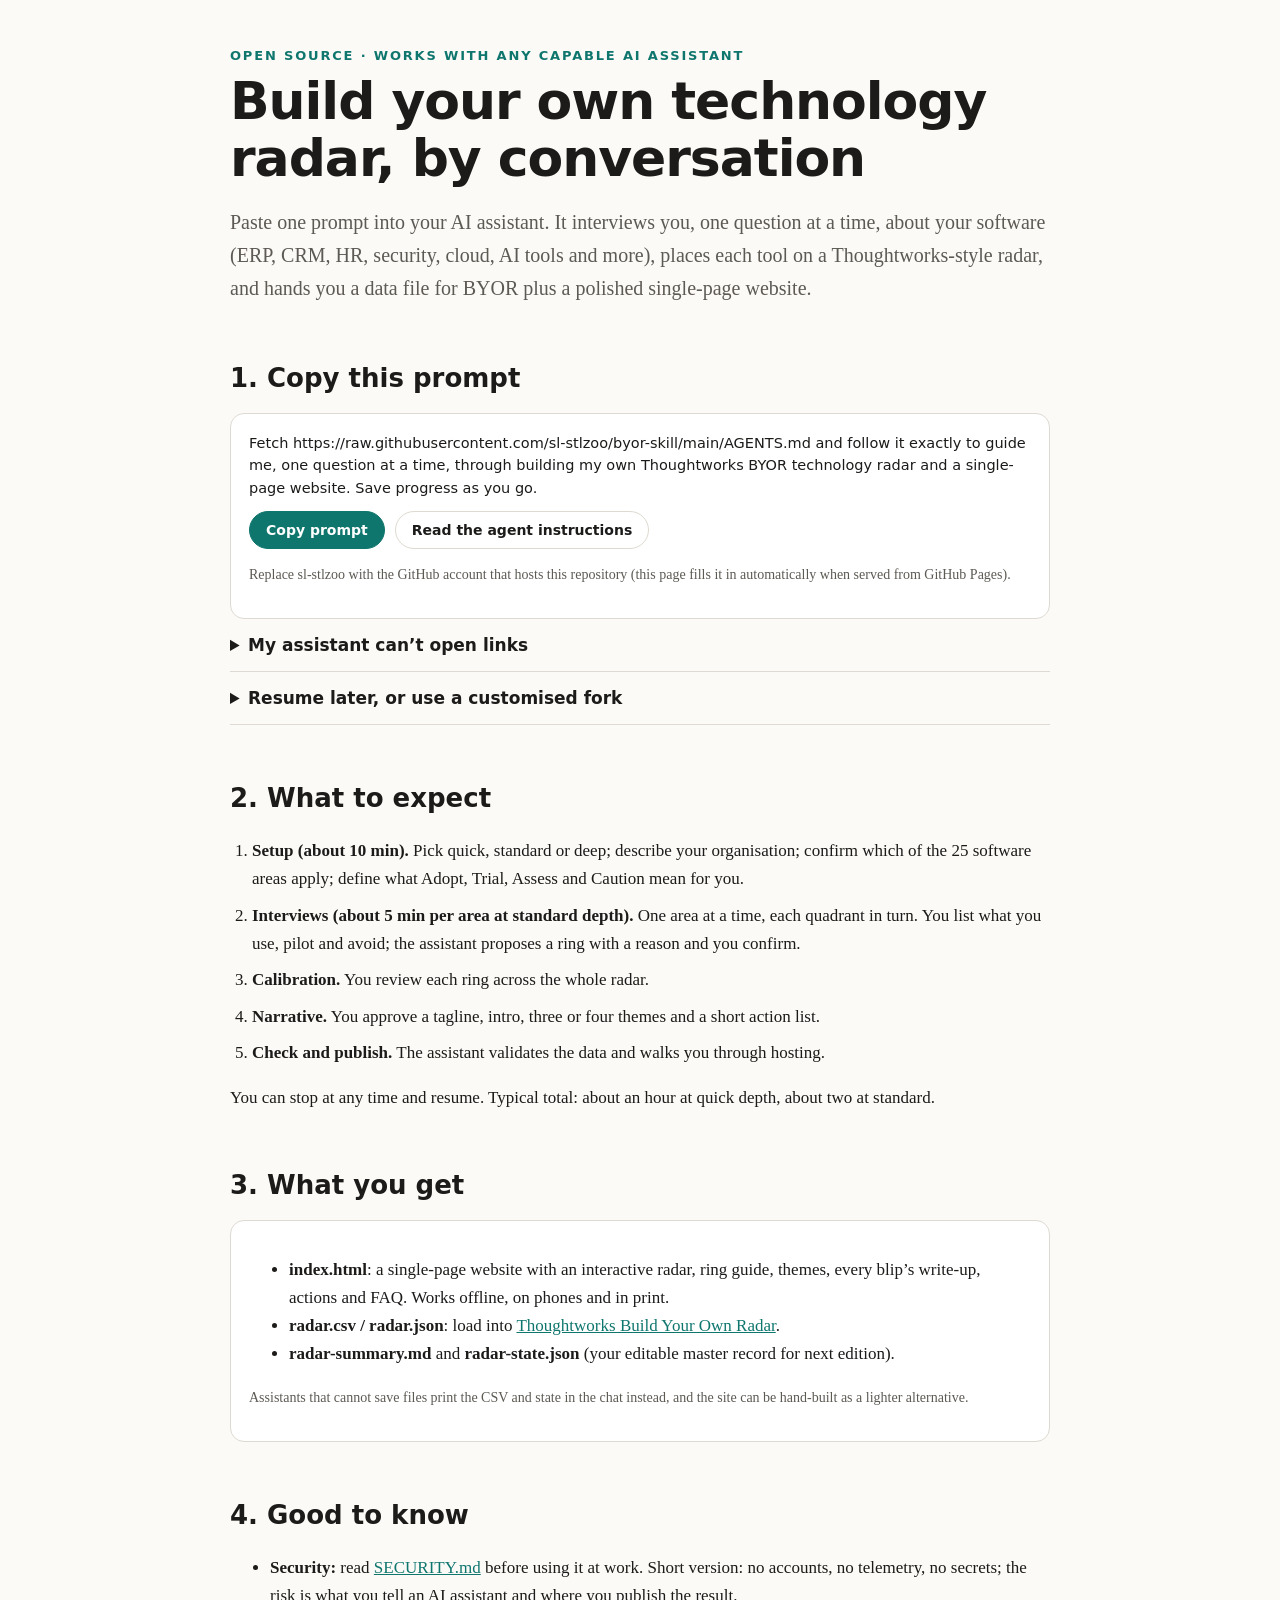
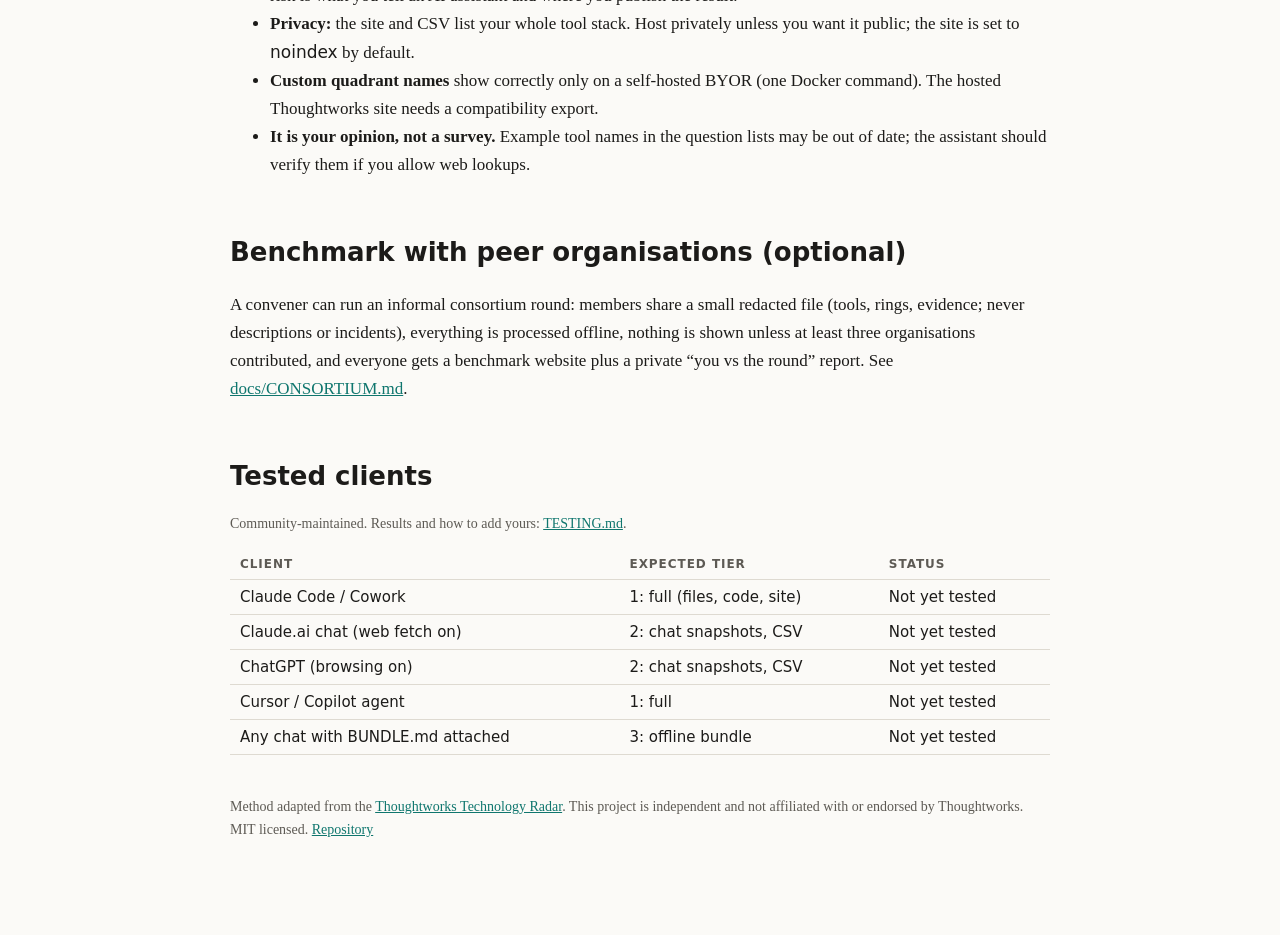
==== index.html @ 9b350b37 "Initial commit" ====
<!doctype html>
<html lang="en"><head><meta charset="utf-8"><meta name="viewport" content="width=device-width, initial-scale=1">
<title>Build your own technology radar with your AI assistant</title>
<meta name="description" content="Paste one prompt into your AI assistant and it will interview you, step by step, and build your own technology radar and a single-page website.">
<meta name="color-scheme" content="light dark">
<style>
:root{--bg:#fbfaf7;--ink:#1c1b19;--mute:#5d5a54;--line:#dedad1;--card:#fff;--ac:#0f766e}
@media(prefers-color-scheme:dark){:root{--bg:#12110f;--ink:#f1eee8;--mute:#a8a39a;--line:#35322d;--card:#1a1815;--ac:#5eead4}}
*{box-sizing:border-box}body{margin:0;background:var(--bg);color:var(--ink);font:17px/1.65 Georgia,serif}
main{max-width:860px;margin:0 auto;padding:48px 20px 80px}h1,h2,h3,button,.ui,summary,code,pre{font-family:system-ui,-apple-system,"Segoe UI",sans-serif}
h1{font-size:clamp(32px,6vw,52px);line-height:1.08;letter-spacing:-.02em;margin:.2em 0}h2{font-size:26px;margin:2em 0 .5em}.eyebrow{font:600 13px system-ui;letter-spacing:.14em;text-transform:uppercase;color:var(--ac)}
.lede{font-size:20px;color:var(--mute)}.box{border:1px solid var(--line);background:var(--card);border-radius:14px;padding:18px}
pre{white-space:pre-wrap;word-break:break-word;margin:0 0 12px;font-size:14.5px;line-height:1.55}
button,.btn{font:600 14px system-ui;border:1px solid var(--ac);background:var(--ac);color:#fff;padding:10px 16px;border-radius:999px;cursor:pointer;text-decoration:none;display:inline-block}
.btn.alt,button.alt{background:transparent;color:var(--ink);border-color:var(--line)}.row{display:flex;gap:10px;flex-wrap:wrap;margin-top:10px}
ol.steps{padding-left:22px}ol.steps li{margin:.5em 0}a{color:var(--ac)}details{border-bottom:1px solid var(--line)}summary{cursor:pointer;padding:12px 0;font-weight:600}details p{margin:0 0 14px}
table{border-collapse:collapse;width:100%;font:15px system-ui}th,td{text-align:left;padding:8px 10px;border-bottom:1px solid var(--line);vertical-align:top}th{font-size:12px;letter-spacing:.08em;text-transform:uppercase;color:var(--mute)}.scroll{overflow-x:auto}
small,.note{color:var(--mute);font-size:14px}:focus-visible{outline:3px solid var(--ac);outline-offset:2px}
</style></head><body><main>
<div class="eyebrow">Open source · works with any capable AI assistant</div>
<h1>Build your own technology radar, by conversation</h1>
<p class="lede">Paste one prompt into your AI assistant. It interviews you, one question at a time, about your software (ERP, CRM, HR, security, cloud, AI tools and more), places each tool on a Thoughtworks-style radar, and hands you a data file for BYOR plus a polished single-page website.</p>

<h2>1. Copy this prompt</h2>
<div class="box"><pre id="p1"></pre>
<div class="row"><button id="copy" type="button">Copy prompt</button><a class="btn alt" href="AGENTS.md">Read the agent instructions</a></div>
<p class="note" id="status" role="status"></p></div>
<details><summary>My assistant can’t open links</summary><p>Download <a id="bundle" href="BUNDLE.md">BUNDLE.md</a> (every instruction file for building your radar, in one document; <a href="BUNDLE-FULL.md">BUNDLE-FULL.md</a> adds scripts and consortium material), attach it to the chat, and say: “Follow AGENTS.md inside this file and guide me through building my own technology radar, one question at a time.”</p></details>
<details><summary>Resume later, or use a customised fork</summary><p>Say: “Resume my radar using this repo” and paste your saved <code>radar-state.json</code>. To use your own domain list, fork the repo, edit <code>config/domains.yaml</code>, and give the assistant your fork’s link instead.</p></details>

<h2>2. What to expect</h2>
<ol class="steps">
<li><b>Setup (about 10 min).</b> Pick quick, standard or deep; describe your organisation; confirm which of the 25 software areas apply; define what Adopt, Trial, Assess and Caution mean for you.</li>
<li><b>Interviews (about 5 min per area at standard depth).</b> One area at a time, each quadrant in turn. You list what you use, pilot and avoid; the assistant proposes a ring with a reason and you confirm.</li>
<li><b>Calibration.</b> You review each ring across the whole radar.</li>
<li><b>Narrative.</b> You approve a tagline, intro, three or four themes and a short action list.</li>
<li><b>Check and publish.</b> The assistant validates the data and walks you through hosting.</li>
</ol>
<p>You can stop at any time and resume. Typical total: about an hour at quick depth, about two at standard.</p>

<h2>3. What you get</h2>
<div class="box"><ul>
<li><b>index.html</b>: a single-page website with an interactive radar, ring guide, themes, every blip’s write-up, actions and FAQ. Works offline, on phones and in print.</li>
<li><b>radar.csv / radar.json</b>: load into <a href="https://www.thoughtworks.com/radar/byor">Thoughtworks Build Your Own Radar</a>.</li>
<li><b>radar-summary.md</b> and <b>radar-state.json</b> (your editable master record for next edition).</li></ul>
<p class="note">Assistants that cannot save files print the CSV and state in the chat instead, and the site can be hand-built as a lighter alternative.</p></div>

<h2>4. Good to know</h2>
<ul><li><b>Security:</b> read <a href="SECURITY.md">SECURITY.md</a> before using it at work. Short version: no accounts, no telemetry, no secrets; the risk is what you tell an AI assistant and where you publish the result.</li><li><b>Privacy:</b> the site and CSV list your whole tool stack. Host privately unless you want it public; the site is set to <code>noindex</code> by default.</li>
<li><b>Custom quadrant names</b> show correctly only on a self-hosted BYOR (one Docker command). The hosted Thoughtworks site needs a compatibility export.</li>
<li><b>It is your opinion, not a survey.</b> Example tool names in the question lists may be out of date; the assistant should verify them if you allow web lookups.</li></ul>

<h2>Benchmark with peer organisations (optional)</h2>
<p>A convener can run an informal consortium round: members share a small redacted file (tools, rings, evidence; never descriptions or incidents), everything is processed offline, nothing is shown unless at least three organisations contributed, and everyone gets a benchmark website plus a private “you vs the round” report. See <a href="docs/CONSORTIUM.md">docs/CONSORTIUM.md</a>.</p>

<h2>Tested clients</h2>
<p class="note">Community-maintained. Results and how to add yours: <a href="TESTING.md">TESTING.md</a>.</p>
<div class="scroll"><table><thead><tr><th>Client</th><th>Expected tier</th><th>Status</th></tr></thead><tbody>
<tr><td>Claude Code / Cowork</td><td>1: full (files, code, site)</td><td>Not yet tested</td></tr>
<tr><td>Claude.ai chat (web fetch on)</td><td>2: chat snapshots, CSV</td><td>Not yet tested</td></tr>
<tr><td>ChatGPT (browsing on)</td><td>2: chat snapshots, CSV</td><td>Not yet tested</td></tr>
<tr><td>Cursor / Copilot agent</td><td>1: full</td><td>Not yet tested</td></tr>
<tr><td>Any chat with BUNDLE.md attached</td><td>3: offline bundle</td><td>Not yet tested</td></tr></tbody></table></div>

<p class="note" style="margin-top:40px">Method adapted from the <a href="https://www.thoughtworks.com/radar/faq">Thoughtworks Technology Radar</a>. This project is independent and not affiliated with or endorsed by Thoughtworks. MIT licensed. <a id="repo" href="https://github.com/sl-stlzoo/byor-skill">Repository</a></p>
</main>
<script>
(function(){
  var h=location.hostname,owner="sl-stlzoo",repo="byor-skill";
  var m=h.match(/^([^.]+)\.github\.io$/); if(m){owner=m[1]; var seg=location.pathname.split("/")[1]; if(seg) repo=seg;}
  var gh="https://github.com/"+owner+"/"+repo, raw="https://raw.githubusercontent.com/"+owner+"/"+repo+"/main/AGENTS.md";
  var prompt="Fetch "+raw+" and follow it exactly to guide me, one question at a time, through building my own Thoughtworks BYOR technology radar and a single-page website. Save progress as you go.";
  document.getElementById("p1").textContent=prompt; document.getElementById("repo").href=gh;
  var s=document.getElementById("status");
  if(owner==="sl-stlzoo") s.textContent="Replace sl-stlzoo with the GitHub account that hosts this repository (this page fills it in automatically when served from GitHub Pages).";
  document.getElementById("copy").onclick=function(){
    var done=function(){s.textContent="Copied. Paste it into your assistant."};
    if(navigator.clipboard&&navigator.clipboard.writeText){navigator.clipboard.writeText(prompt).then(done,function(){s.textContent="Select the text above and copy it."})}
    else{s.textContent="Select the text above and copy it."}};
})();
</script></body></html>
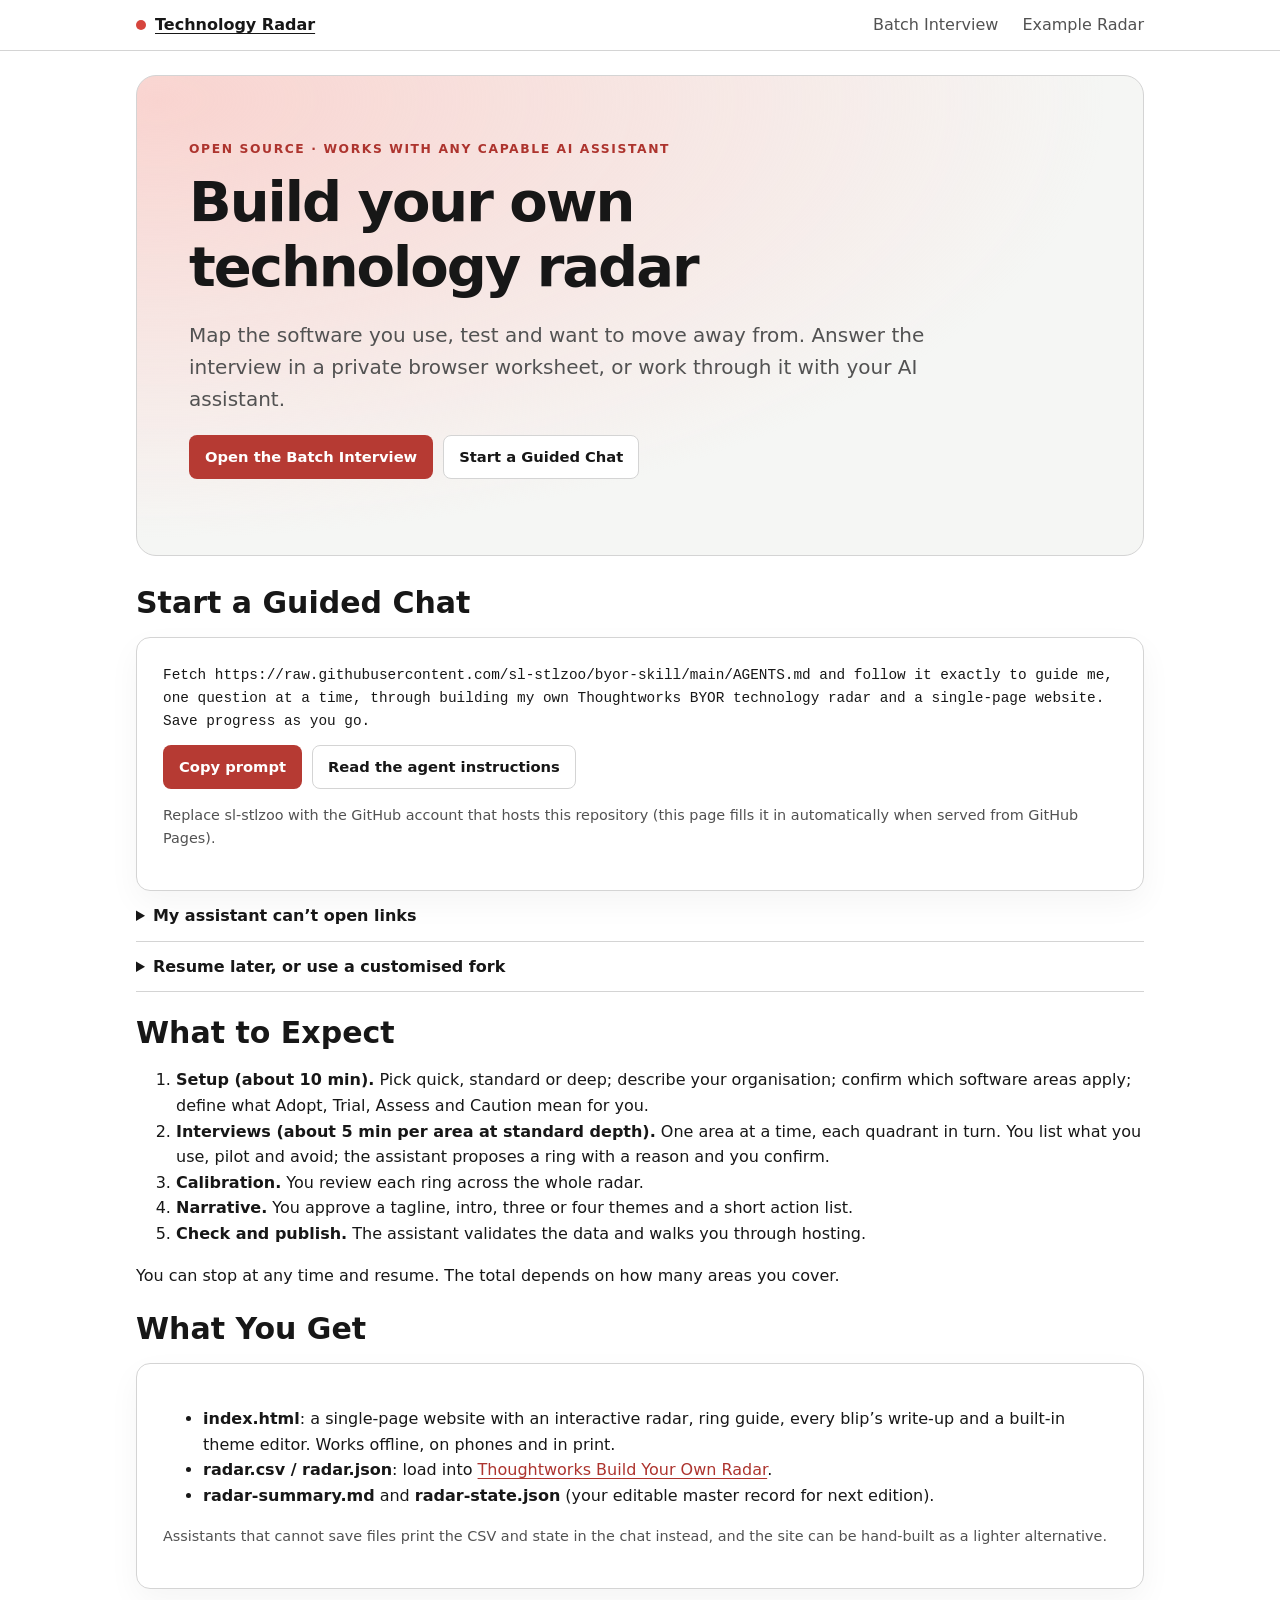
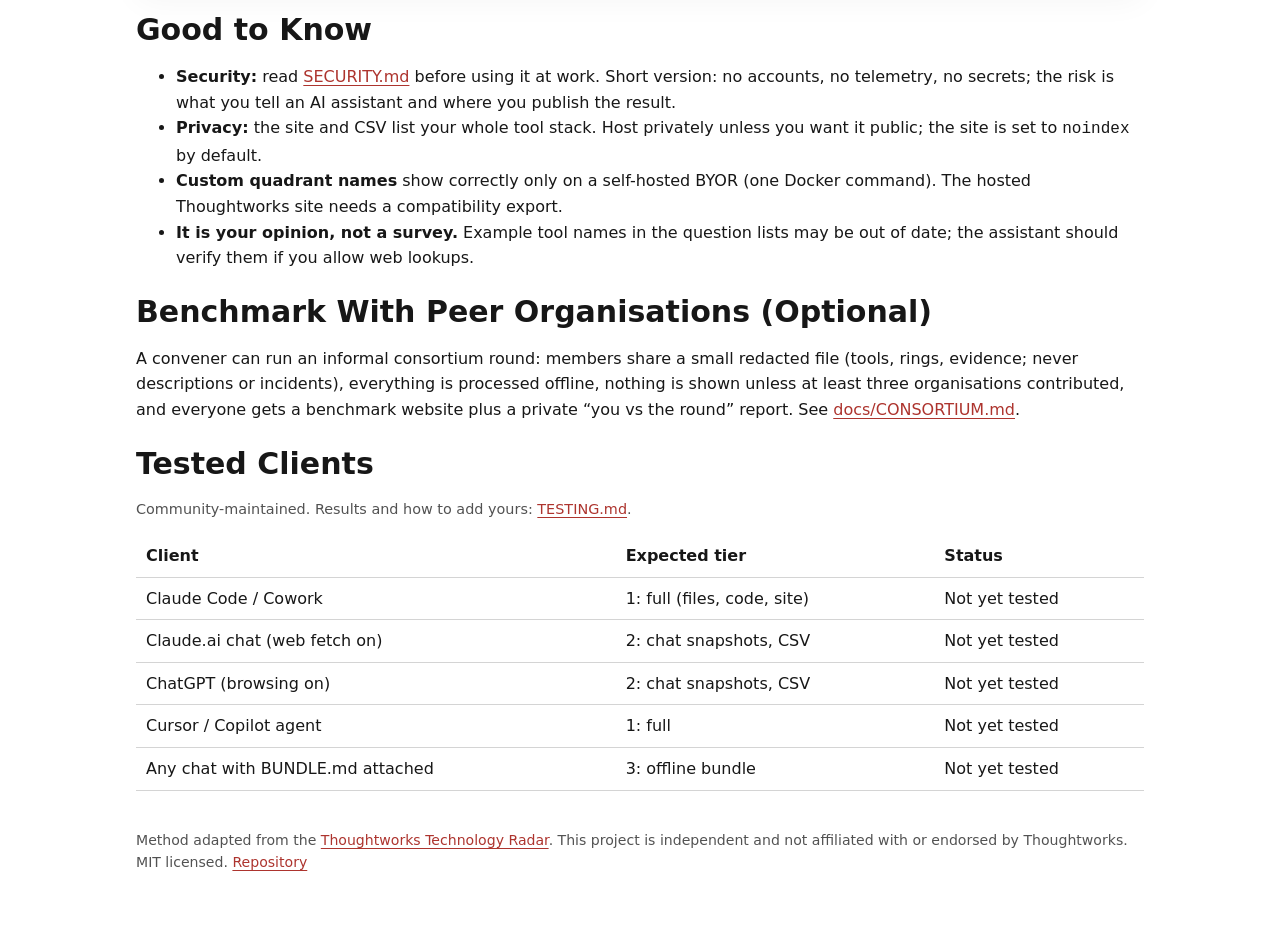
==== commit ace85155: "Add batch radar interview and customizable themes" ====
--- a/index.html
+++ b/index.html
@@ -1,59 +1,61 @@
 <!doctype html>
 <html lang="en"><head><meta charset="utf-8"><meta name="viewport" content="width=device-width, initial-scale=1">
 <title>Build your own technology radar with your AI assistant</title>
-<meta name="description" content="Paste one prompt into your AI assistant and it will interview you, step by step, and build your own technology radar and a single-page website.">
-<meta name="color-scheme" content="light dark">
-<style>
-:root{--bg:#fbfaf7;--ink:#1c1b19;--mute:#5d5a54;--line:#dedad1;--card:#fff;--ac:#0f766e}
-@media(prefers-color-scheme:dark){:root{--bg:#12110f;--ink:#f1eee8;--mute:#a8a39a;--line:#35322d;--card:#1a1815;--ac:#5eead4}}
-*{box-sizing:border-box}body{margin:0;background:var(--bg);color:var(--ink);font:17px/1.65 Georgia,serif}
-main{max-width:860px;margin:0 auto;padding:48px 20px 80px}h1,h2,h3,button,.ui,summary,code,pre{font-family:system-ui,-apple-system,"Segoe UI",sans-serif}
-h1{font-size:clamp(32px,6vw,52px);line-height:1.08;letter-spacing:-.02em;margin:.2em 0}h2{font-size:26px;margin:2em 0 .5em}.eyebrow{font:600 13px system-ui;letter-spacing:.14em;text-transform:uppercase;color:var(--ac)}
-.lede{font-size:20px;color:var(--mute)}.box{border:1px solid var(--line);background:var(--card);border-radius:14px;padding:18px}
-pre{white-space:pre-wrap;word-break:break-word;margin:0 0 12px;font-size:14.5px;line-height:1.55}
-button,.btn{font:600 14px system-ui;border:1px solid var(--ac);background:var(--ac);color:#fff;padding:10px 16px;border-radius:999px;cursor:pointer;text-decoration:none;display:inline-block}
-.btn.alt,button.alt{background:transparent;color:var(--ink);border-color:var(--line)}.row{display:flex;gap:10px;flex-wrap:wrap;margin-top:10px}
-ol.steps{padding-left:22px}ol.steps li{margin:.5em 0}a{color:var(--ac)}details{border-bottom:1px solid var(--line)}summary{cursor:pointer;padding:12px 0;font-weight:600}details p{margin:0 0 14px}
-table{border-collapse:collapse;width:100%;font:15px system-ui}th,td{text-align:left;padding:8px 10px;border-bottom:1px solid var(--line);vertical-align:top}th{font-size:12px;letter-spacing:.08em;text-transform:uppercase;color:var(--mute)}.scroll{overflow-x:auto}
-small,.note{color:var(--mute);font-size:14px}:focus-visible{outline:3px solid var(--ac);outline-offset:2px}
-</style></head><body><main>
+<meta name="description" content="Build a technology radar with a private batch worksheet or a guided interview.">
+<meta name="theme-color" content="#ffffff">
+<meta name="theme-color" media="(prefers-color-scheme: dark)" content="#121212">
+<link rel="stylesheet" href="site.css">
+</head><body>
+<a class="skip" href="#main">Skip to content</a>
+<nav class="topbar" aria-label="Main"><div class="nav-inner">
+<a class="wordmark" href="index.html" aria-current="page">Technology Radar</a>
+<a href="interview.html">Batch Interview</a><a href="examples/output/index.html">Example Radar</a>
+</div></nav>
+<main id="main"><header class="hero">
 <div class="eyebrow">Open source · works with any capable AI assistant</div>
-<h1>Build your own technology radar, by conversation</h1>
-<p class="lede">Paste one prompt into your AI assistant. It interviews you, one question at a time, about your software (ERP, CRM, HR, security, cloud, AI tools and more), places each tool on a Thoughtworks-style radar, and hands you a data file for BYOR plus a polished single-page website.</p>
+<h1>Build your own technology radar</h1>
+<p class="lede">Map the software you use, test and want to move away from. Answer the interview in a private browser worksheet, or work through it with your AI assistant.</p>
+<div class="row"><a class="btn" href="interview.html">Open the Batch Interview</a><a class="btn alt" href="#guided">Start a Guided Chat</a></div>
+</header>
 
-<h2>1. Copy this prompt</h2>
+<section id="guided"><h2>Start a Guided Chat</h2>
 <div class="box"><pre id="p1"></pre>
 <div class="row"><button id="copy" type="button">Copy prompt</button><a class="btn alt" href="AGENTS.md">Read the agent instructions</a></div>
 <p class="note" id="status" role="status"></p></div>
 <details><summary>My assistant can’t open links</summary><p>Download <a id="bundle" href="BUNDLE.md">BUNDLE.md</a> (every instruction file for building your radar, in one document; <a href="BUNDLE-FULL.md">BUNDLE-FULL.md</a> adds scripts and consortium material), attach it to the chat, and say: “Follow AGENTS.md inside this file and guide me through building my own technology radar, one question at a time.”</p></details>
 <details><summary>Resume later, or use a customised fork</summary><p>Say: “Resume my radar using this repo” and paste your saved <code>radar-state.json</code>. To use your own domain list, fork the repo, edit <code>config/domains.yaml</code>, and give the assistant your fork’s link instead.</p></details>
+</section>
 
-<h2>2. What to expect</h2>
+<section><h2>What to Expect</h2>
 <ol class="steps">
-<li><b>Setup (about 10 min).</b> Pick quick, standard or deep; describe your organisation; confirm which of the 25 software areas apply; define what Adopt, Trial, Assess and Caution mean for you.</li>
+<li><b>Setup (about 10 min).</b> Pick quick, standard or deep; describe your organisation; confirm which software areas apply; define what Adopt, Trial, Assess and Caution mean for you.</li>
 <li><b>Interviews (about 5 min per area at standard depth).</b> One area at a time, each quadrant in turn. You list what you use, pilot and avoid; the assistant proposes a ring with a reason and you confirm.</li>
 <li><b>Calibration.</b> You review each ring across the whole radar.</li>
 <li><b>Narrative.</b> You approve a tagline, intro, three or four themes and a short action list.</li>
 <li><b>Check and publish.</b> The assistant validates the data and walks you through hosting.</li>
 </ol>
-<p>You can stop at any time and resume. Typical total: about an hour at quick depth, about two at standard.</p>
+<p>You can stop at any time and resume. The total depends on how many areas you cover.</p>
+</section>
 
-<h2>3. What you get</h2>
+<section><h2>What You Get</h2>
 <div class="box"><ul>
-<li><b>index.html</b>: a single-page website with an interactive radar, ring guide, themes, every blip’s write-up, actions and FAQ. Works offline, on phones and in print.</li>
+<li><b>index.html</b>: a single-page website with an interactive radar, ring guide, every blip’s write-up and a built-in theme editor. Works offline, on phones and in print.</li>
 <li><b>radar.csv / radar.json</b>: load into <a href="https://www.thoughtworks.com/radar/byor">Thoughtworks Build Your Own Radar</a>.</li>
 <li><b>radar-summary.md</b> and <b>radar-state.json</b> (your editable master record for next edition).</li></ul>
 <p class="note">Assistants that cannot save files print the CSV and state in the chat instead, and the site can be hand-built as a lighter alternative.</p></div>
+</section>
 
-<h2>4. Good to know</h2>
+<section><h2>Good to Know</h2>
 <ul><li><b>Security:</b> read <a href="SECURITY.md">SECURITY.md</a> before using it at work. Short version: no accounts, no telemetry, no secrets; the risk is what you tell an AI assistant and where you publish the result.</li><li><b>Privacy:</b> the site and CSV list your whole tool stack. Host privately unless you want it public; the site is set to <code>noindex</code> by default.</li>
 <li><b>Custom quadrant names</b> show correctly only on a self-hosted BYOR (one Docker command). The hosted Thoughtworks site needs a compatibility export.</li>
 <li><b>It is your opinion, not a survey.</b> Example tool names in the question lists may be out of date; the assistant should verify them if you allow web lookups.</li></ul>
+</section>
 
-<h2>Benchmark with peer organisations (optional)</h2>
+<section><h2>Benchmark With Peer Organisations (Optional)</h2>
 <p>A convener can run an informal consortium round: members share a small redacted file (tools, rings, evidence; never descriptions or incidents), everything is processed offline, nothing is shown unless at least three organisations contributed, and everyone gets a benchmark website plus a private “you vs the round” report. See <a href="docs/CONSORTIUM.md">docs/CONSORTIUM.md</a>.</p>
+</section>
 
-<h2>Tested clients</h2>
+<section><h2>Tested Clients</h2>
 <p class="note">Community-maintained. Results and how to add yours: <a href="TESTING.md">TESTING.md</a>.</p>
 <div class="scroll"><table><thead><tr><th>Client</th><th>Expected tier</th><th>Status</th></tr></thead><tbody>
 <tr><td>Claude Code / Cowork</td><td>1: full (files, code, site)</td><td>Not yet tested</td></tr>
@@ -61,8 +63,9 @@
 <tr><td>ChatGPT (browsing on)</td><td>2: chat snapshots, CSV</td><td>Not yet tested</td></tr>
 <tr><td>Cursor / Copilot agent</td><td>1: full</td><td>Not yet tested</td></tr>
 <tr><td>Any chat with BUNDLE.md attached</td><td>3: offline bundle</td><td>Not yet tested</td></tr></tbody></table></div>
+</section>
 
-<p class="note" style="margin-top:40px">Method adapted from the <a href="https://www.thoughtworks.com/radar/faq">Thoughtworks Technology Radar</a>. This project is independent and not affiliated with or endorsed by Thoughtworks. MIT licensed. <a id="repo" href="https://github.com/sl-stlzoo/byor-skill">Repository</a></p>
+<footer>Method adapted from the <a href="https://www.thoughtworks.com/radar/faq">Thoughtworks Technology Radar</a>. This project is independent and not affiliated with or endorsed by Thoughtworks. MIT licensed. <a id="repo" href="https://github.com/sl-stlzoo/byor-skill">Repository</a></footer>
 </main>
 <script>
 (function(){
--- a/site.css
+++ b/site.css
@@ -0,0 +1,25 @@
+:root{color-scheme:light;--bg:#fff;--ink:#171717;--mute:#525252;--line:#d4d4d4;--card:#fff;--soft:#f5f6f4;--brand:#d6453d;--ac:#ad342e;--glow:#f9d4d0;--shadow:0 12px 32px #1717170b}
+@media(prefers-color-scheme:dark){:root{color-scheme:dark;--bg:#121212;--ink:#f5f5f5;--mute:#b5b5b5;--line:#404040;--card:#202020;--soft:#181818;--ac:#ffa49d;--glow:#43211f;--shadow:none}}
+*{box-sizing:border-box}body{margin:0;background:var(--bg);color:var(--ink);font:16px/1.6 system-ui,-apple-system,"Segoe UI",sans-serif;overflow-wrap:anywhere;-webkit-tap-highlight-color:#d6453d30}
+main,.nav-inner{max-width:1080px;margin:auto;padding-inline:clamp(16px,4vw,36px)}main{padding-bottom:64px}
+.topbar{border-bottom:1px solid var(--line);background:var(--bg)}.nav-inner{display:flex;flex-wrap:wrap;gap:8px 24px;align-items:center;padding-block:12px}
+.nav-inner a{color:var(--mute);text-decoration:none}.nav-inner a:hover,.nav-inner [aria-current]{color:var(--ac);text-decoration:underline}.nav-inner .wordmark{margin-right:auto;color:var(--ink);font-weight:750}.wordmark::before{content:"";display:inline-block;width:10px;height:10px;border-radius:50%;background:var(--brand);margin-right:9px}
+.hero{padding:clamp(30px,6vw,64px) clamp(18px,5vw,52px);margin:24px 0 30px;background:radial-gradient(ellipse at 2% 5%,var(--glow),transparent 68%),var(--soft);border:1px solid var(--line);border-radius:20px}
+h1,h2,h3{line-height:1.15;text-wrap:balance;scroll-margin-top:16px}h1{font-size:clamp(32px,6vw,56px);letter-spacing:-.036em;margin:.2em 0;max-width:22ch}h2{font-size:clamp(23px,3vw,30px);margin:0 0 .55em}h3{margin:.25em 0 .65em}
+.eyebrow{font-size:.77rem;font-weight:750;letter-spacing:.13em;text-transform:uppercase;color:var(--ac)}.lede{font-size:clamp(16px,2.4vw,20px);color:var(--mute);max-width:62ch}.note,small,.hint{color:var(--mute);font-size:.9rem}
+section{margin-block:24px}.box{border:1px solid var(--line);background:var(--card);border-radius:14px;padding:clamp(16px,3vw,26px);box-shadow:var(--shadow);min-width:0}
+.row{display:flex;gap:10px;flex-wrap:wrap;align-items:center;margin-block:12px}.fields{display:grid;grid-template-columns:repeat(auto-fit,minmax(min(100%,240px),1fr));gap:14px}
+a{color:var(--ac);text-underline-offset:3px}a:hover{text-decoration-thickness:2px}
+button,.btn{font:650 .92rem/1.35 system-ui;color:#fff;background:#b63a33;border:1px solid transparent;border-radius:8px;padding:10px 15px;min-height:44px;cursor:pointer;text-decoration:none;display:inline-flex;align-items:center;touch-action:manipulation}
+button:hover,.btn:hover{background:#982d27}.alt{background:var(--card);color:var(--ink);border-color:var(--line)}.alt:hover{background:var(--soft);border-color:var(--ac)}
+button:disabled{opacity:.55;cursor:not-allowed}.skip{position:absolute;left:12px;top:-100px;background:var(--bg);padding:10px;z-index:2}.skip:focus{top:8px}
+:focus-visible{outline:3px solid var(--ac);outline-offset:3px}pre{white-space:pre-wrap;overflow-wrap:anywhere;margin:0;font: .9rem/1.6 ui-monospace,monospace}
+details{border-bottom:1px solid var(--line)}summary{cursor:pointer;padding:12px 0;font-weight:650}summary:hover{color:var(--ac)}
+.scroll{overflow-x:auto}table{border-collapse:collapse;width:100%}th,td{text-align:left;padding:8px 10px;border-bottom:1px solid var(--line);vertical-align:top}
+fieldset{min-width:0;margin:0 0 14px;padding:16px;border:1px solid var(--line);border-radius:10px}legend{font-weight:750;padding-inline:6px}
+label{display:block;font-weight:650}label>.hint{display:block;font-weight:400;margin:4px 0}.field{min-width:0}
+input,select,textarea{width:100%;margin-top:5px;padding:9px 10px;border:1px solid var(--line);border-radius:7px;background:var(--bg);color:var(--ink);font:inherit}
+input[type=file]{padding:6px;width:min(100%,32rem)}textarea{resize:vertical;min-height:5rem}textarea[readonly]{min-height:13rem;font-family:ui-monospace,monospace}
+.area-list>details{content-visibility:auto;contain-intrinsic-size:auto 50px}.area-list>details[open]{content-visibility:visible}.area-body{padding:0 2px 16px}.area-body>.fields{margin-top:14px}.area-status{float:right;color:var(--mute);font-size:.82rem;margin-left:12px}
+.stages{display:flex;flex-wrap:wrap;gap:8px 20px;list-style:none;padding:0}.stages a{font-weight:650}.notice{border-left:4px solid var(--brand);padding:10px 14px;background:var(--soft);margin:14px 0}.error{color:var(--ac);font-weight:650}.blip-editor{padding:8px 0 14px}.blip-editor+.blip-editor{border-top:1px solid var(--line)}
+footer{margin-top:38px;color:var(--mute);font-size:.88rem}
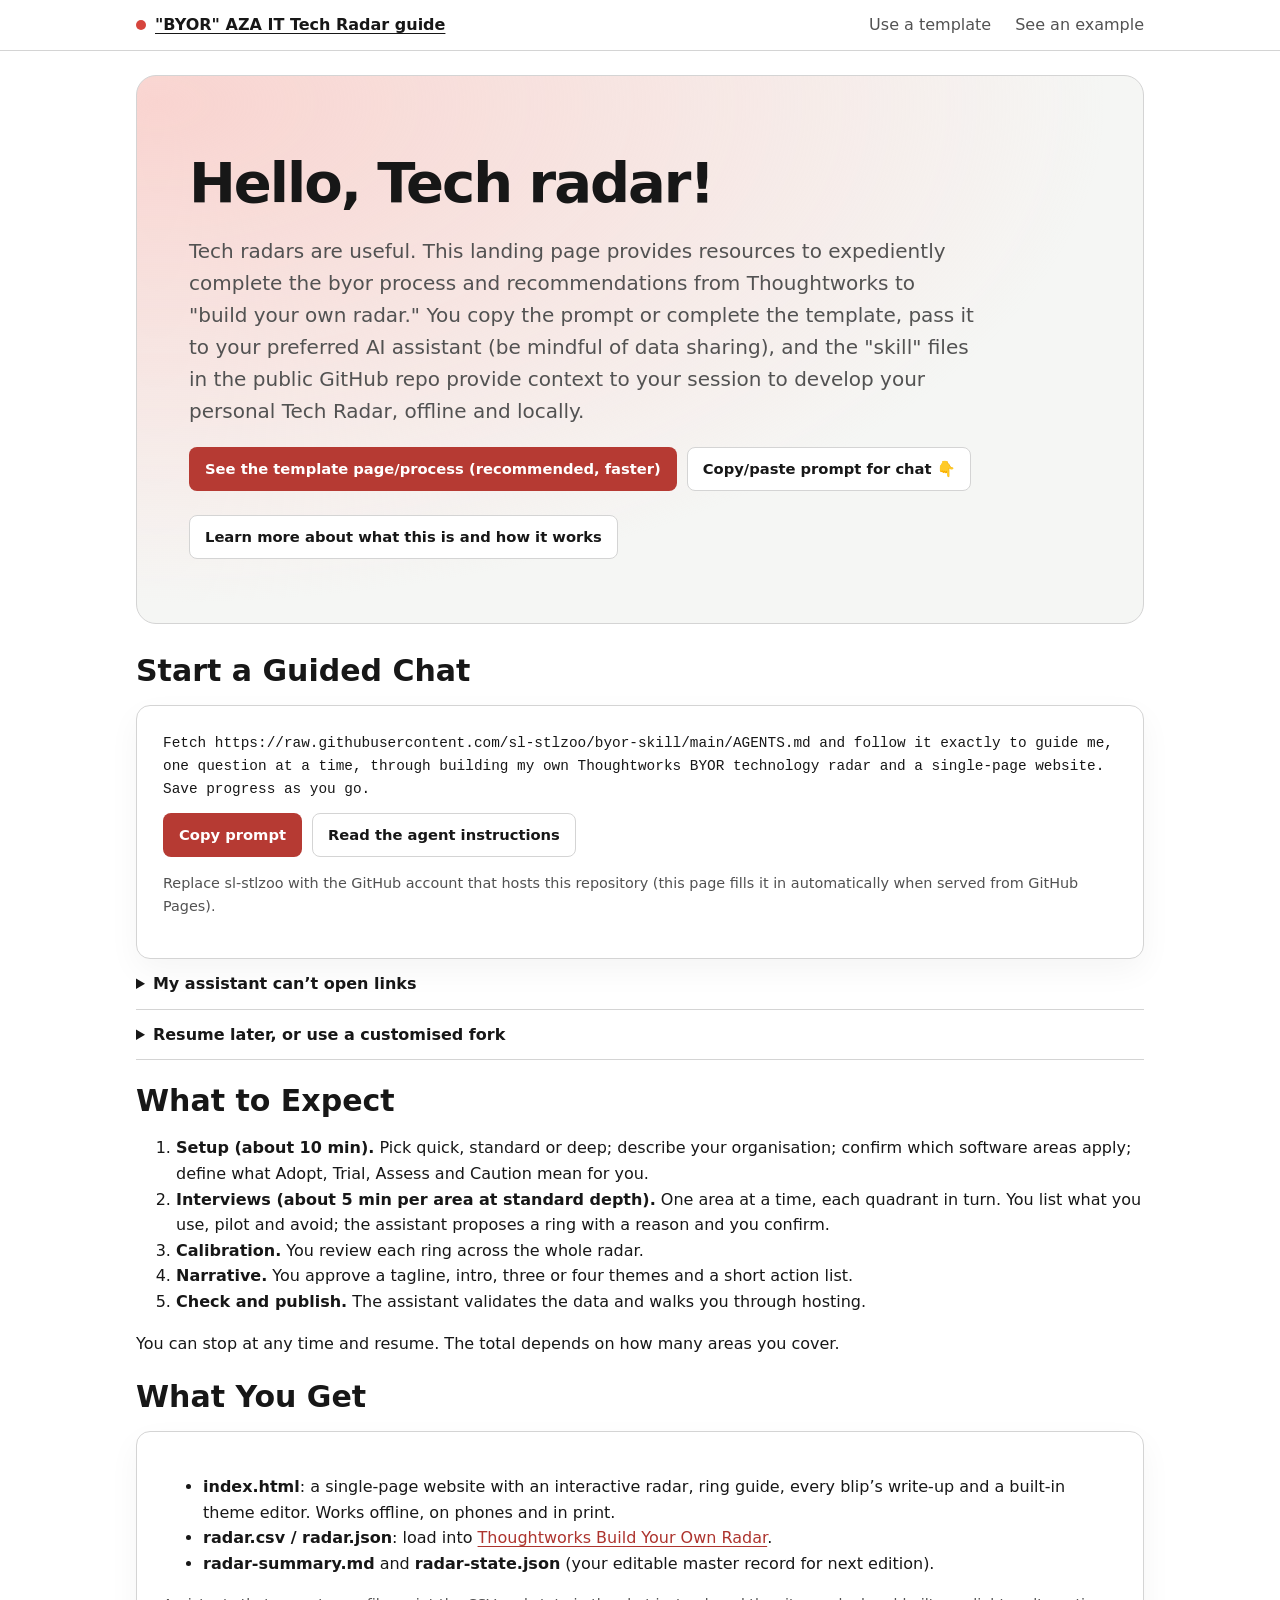
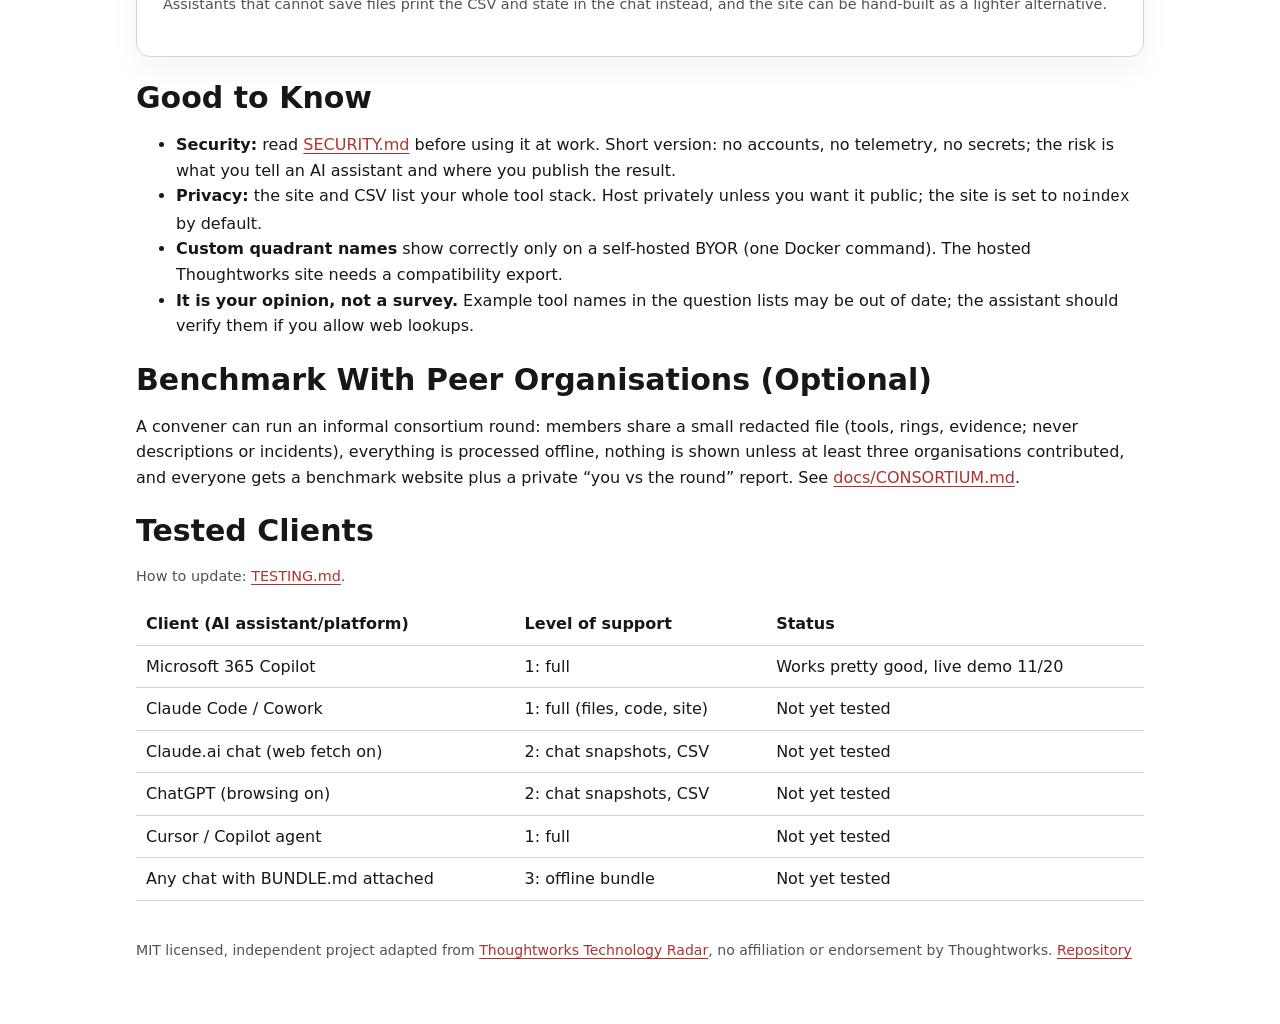
==== commit eebfc7fd: "update some landing page content" ====
--- a/index.html
+++ b/index.html
@@ -1,21 +1,21 @@
 <!doctype html>
 <html lang="en"><head><meta charset="utf-8"><meta name="viewport" content="width=device-width, initial-scale=1">
-<title>Build your own technology radar with your AI assistant</title>
-<meta name="description" content="Build a technology radar with a private batch worksheet or a guided interview.">
+<title>AZA IT - Guided "Build your own technology radar" exercise</title>
+<meta name="description" content="Build a technology radar in conversation with an LLM assistant and offline web form.">
 <meta name="theme-color" content="#ffffff">
 <meta name="theme-color" media="(prefers-color-scheme: dark)" content="#121212">
 <link rel="stylesheet" href="site.css">
 </head><body>
 <a class="skip" href="#main">Skip to content</a>
 <nav class="topbar" aria-label="Main"><div class="nav-inner">
-<a class="wordmark" href="index.html" aria-current="page">Technology Radar</a>
-<a href="interview.html">Batch Interview</a><a href="examples/output/index.html">Example Radar</a>
+<a class="wordmark" href="index.html" aria-current="page">"BYOR" AZA IT Tech Radar guide</a>
+<a href="interview.html">Use a template</a><a href="examples/output/index.html">See an example</a>
 </div></nav>
 <main id="main"><header class="hero">
-<div class="eyebrow">Open source · works with any capable AI assistant</div>
-<h1>Build your own technology radar</h1>
-<p class="lede">Map the software you use, test and want to move away from. Answer the interview in a private browser worksheet, or work through it with your AI assistant.</p>
-<div class="row"><a class="btn" href="interview.html">Open the Batch Interview</a><a class="btn alt" href="#guided">Start a Guided Chat</a></div>
+<h1>Hello, Tech radar!</h1>
+<p class="lede">Tech radars are useful. This landing page provides resources to expediently complete the byor process and recommendations from Thoughtworks to "build your own radar." You copy the prompt or complete the template, pass it to your preferred AI assistant (be mindful of data sharing), and the "skill" files in the public GitHub repo provide context to your session to develop your personal Tech Radar, offline and locally.</p>
+<div class="row"><a class="btn" href="interview.html">See the template page/process (recommended, faster)</a><a class="btn alt" href="#guided">Copy/paste prompt for chat 👇</a></div>
+  <div class="row"></div><a class="btn alt" href="#expect">Learn more about what this is and how it works</a></div>
 </header>
 
 <section id="guided"><h2>Start a Guided Chat</h2>
@@ -26,7 +26,7 @@
 <details><summary>Resume later, or use a customised fork</summary><p>Say: “Resume my radar using this repo” and paste your saved <code>radar-state.json</code>. To use your own domain list, fork the repo, edit <code>config/domains.yaml</code>, and give the assistant your fork’s link instead.</p></details>
 </section>
 
-<section><h2>What to Expect</h2>
+<section id="expect"><h2>What to Expect</h2>
 <ol class="steps">
 <li><b>Setup (about 10 min).</b> Pick quick, standard or deep; describe your organisation; confirm which software areas apply; define what Adopt, Trial, Assess and Caution mean for you.</li>
 <li><b>Interviews (about 5 min per area at standard depth).</b> One area at a time, each quadrant in turn. You list what you use, pilot and avoid; the assistant proposes a ring with a reason and you confirm.</li>
@@ -37,7 +37,7 @@
 <p>You can stop at any time and resume. The total depends on how many areas you cover.</p>
 </section>
 
-<section><h2>What You Get</h2>
+<section id="deliverables"><h2>What You Get</h2>
 <div class="box"><ul>
 <li><b>index.html</b>: a single-page website with an interactive radar, ring guide, every blip’s write-up and a built-in theme editor. Works offline, on phones and in print.</li>
 <li><b>radar.csv / radar.json</b>: load into <a href="https://www.thoughtworks.com/radar/byor">Thoughtworks Build Your Own Radar</a>.</li>
@@ -45,27 +45,28 @@
 <p class="note">Assistants that cannot save files print the CSV and state in the chat instead, and the site can be hand-built as a lighter alternative.</p></div>
 </section>
 
-<section><h2>Good to Know</h2>
+<section id="privacy"><h2>Good to Know</h2>
 <ul><li><b>Security:</b> read <a href="SECURITY.md">SECURITY.md</a> before using it at work. Short version: no accounts, no telemetry, no secrets; the risk is what you tell an AI assistant and where you publish the result.</li><li><b>Privacy:</b> the site and CSV list your whole tool stack. Host privately unless you want it public; the site is set to <code>noindex</code> by default.</li>
 <li><b>Custom quadrant names</b> show correctly only on a self-hosted BYOR (one Docker command). The hosted Thoughtworks site needs a compatibility export.</li>
 <li><b>It is your opinion, not a survey.</b> Example tool names in the question lists may be out of date; the assistant should verify them if you allow web lookups.</li></ul>
 </section>
 
-<section><h2>Benchmark With Peer Organisations (Optional)</h2>
+<section id="benchmark"><h2>Benchmark With Peer Organisations (Optional)</h2>
 <p>A convener can run an informal consortium round: members share a small redacted file (tools, rings, evidence; never descriptions or incidents), everything is processed offline, nothing is shown unless at least three organisations contributed, and everyone gets a benchmark website plus a private “you vs the round” report. See <a href="docs/CONSORTIUM.md">docs/CONSORTIUM.md</a>.</p>
 </section>
 
-<section><h2>Tested Clients</h2>
-<p class="note">Community-maintained. Results and how to add yours: <a href="TESTING.md">TESTING.md</a>.</p>
-<div class="scroll"><table><thead><tr><th>Client</th><th>Expected tier</th><th>Status</th></tr></thead><tbody>
-<tr><td>Claude Code / Cowork</td><td>1: full (files, code, site)</td><td>Not yet tested</td></tr>
+<section id="clients"><h2>Tested Clients</h2>
+<p class="note">How to update: <a href="TESTING.md">TESTING.md</a>.</p>
+<div class="scroll"><table><thead><tr><th>Client (AI assistant/platform)</th><th>Level of support</th><th>Status</th></tr></thead><tbody>
+<tr><td>Microsoft 365 Copilot</td><td>1: full</td><td>Works pretty good, live demo 11/20</td></tr>
+  <tr><td>Claude Code / Cowork</td><td>1: full (files, code, site)</td><td>Not yet tested</td></tr>
 <tr><td>Claude.ai chat (web fetch on)</td><td>2: chat snapshots, CSV</td><td>Not yet tested</td></tr>
 <tr><td>ChatGPT (browsing on)</td><td>2: chat snapshots, CSV</td><td>Not yet tested</td></tr>
 <tr><td>Cursor / Copilot agent</td><td>1: full</td><td>Not yet tested</td></tr>
 <tr><td>Any chat with BUNDLE.md attached</td><td>3: offline bundle</td><td>Not yet tested</td></tr></tbody></table></div>
 </section>
 
-<footer>Method adapted from the <a href="https://www.thoughtworks.com/radar/faq">Thoughtworks Technology Radar</a>. This project is independent and not affiliated with or endorsed by Thoughtworks. MIT licensed. <a id="repo" href="https://github.com/sl-stlzoo/byor-skill">Repository</a></footer>
+<footer> MIT licensed, independent project adapted from <a href="https://www.thoughtworks.com/radar/faq">Thoughtworks Technology Radar</a>, no affiliation or endorsement by Thoughtworks. <a id="repo" href="https://github.com/sl-stlzoo/byor-skill">Repository</a></footer>
 </main>
 <script>
 (function(){
--- a/site.css
+++ b/site.css
@@ -1,15 +1,15 @@
 :root{color-scheme:light;--bg:#fff;--ink:#171717;--mute:#525252;--line:#d4d4d4;--card:#fff;--soft:#f5f6f4;--brand:#d6453d;--ac:#ad342e;--glow:#f9d4d0;--shadow:0 12px 32px #1717170b}
 @media(prefers-color-scheme:dark){:root{color-scheme:dark;--bg:#121212;--ink:#f5f5f5;--mute:#b5b5b5;--line:#404040;--card:#202020;--soft:#181818;--ac:#ffa49d;--glow:#43211f;--shadow:none}}
-*{box-sizing:border-box}body{margin:0;background:var(--bg);color:var(--ink);font:16px/1.6 system-ui,-apple-system,"Segoe UI",sans-serif;overflow-wrap:anywhere;-webkit-tap-highlight-color:#d6453d30}
+ *{box-sizing:border-box}html{scroll-behavior:smooth;scroll-padding-top:20px}body{margin:0;background:var(--bg);color:var(--ink);font:16px/1.6 system-ui,-apple-system,"Segoe UI",sans-serif;overflow-wrap:anywhere;-webkit-tap-highlight-color:#d6453d30}
 main,.nav-inner{max-width:1080px;margin:auto;padding-inline:clamp(16px,4vw,36px)}main{padding-bottom:64px}
-.topbar{border-bottom:1px solid var(--line);background:var(--bg)}.nav-inner{display:flex;flex-wrap:wrap;gap:8px 24px;align-items:center;padding-block:12px}
+.topbar{position:sticky;top:0;z-index:5;border-bottom:1px solid var(--line);background:color-mix(in srgb,var(--bg) 94%,transparent);backdrop-filter:blur(8px)}.nav-inner{display:flex;flex-wrap:wrap;gap:8px 24px;align-items:center;padding-block:12px}
 .nav-inner a{color:var(--mute);text-decoration:none}.nav-inner a:hover,.nav-inner [aria-current]{color:var(--ac);text-decoration:underline}.nav-inner .wordmark{margin-right:auto;color:var(--ink);font-weight:750}.wordmark::before{content:"";display:inline-block;width:10px;height:10px;border-radius:50%;background:var(--brand);margin-right:9px}
 .hero{padding:clamp(30px,6vw,64px) clamp(18px,5vw,52px);margin:24px 0 30px;background:radial-gradient(ellipse at 2% 5%,var(--glow),transparent 68%),var(--soft);border:1px solid var(--line);border-radius:20px}
 h1,h2,h3{line-height:1.15;text-wrap:balance;scroll-margin-top:16px}h1{font-size:clamp(32px,6vw,56px);letter-spacing:-.036em;margin:.2em 0;max-width:22ch}h2{font-size:clamp(23px,3vw,30px);margin:0 0 .55em}h3{margin:.25em 0 .65em}
 .eyebrow{font-size:.77rem;font-weight:750;letter-spacing:.13em;text-transform:uppercase;color:var(--ac)}.lede{font-size:clamp(16px,2.4vw,20px);color:var(--mute);max-width:62ch}.note,small,.hint{color:var(--mute);font-size:.9rem}
-section{margin-block:24px}.box{border:1px solid var(--line);background:var(--card);border-radius:14px;padding:clamp(16px,3vw,26px);box-shadow:var(--shadow);min-width:0}
+section{margin-block:24px;scroll-margin-top:84px}.box{border:1px solid var(--line);background:var(--card);border-radius:14px;padding:clamp(16px,3vw,26px);box-shadow:var(--shadow);min-width:0}
 .row{display:flex;gap:10px;flex-wrap:wrap;align-items:center;margin-block:12px}.fields{display:grid;grid-template-columns:repeat(auto-fit,minmax(min(100%,240px),1fr));gap:14px}
-a{color:var(--ac);text-underline-offset:3px}a:hover{text-decoration-thickness:2px}
+ a{color:var(--ac);text-underline-offset:3px}a:hover{text-decoration-thickness:2px}.section-top{float:right;font-size:.75rem;text-decoration:none;border:1px solid var(--line);border-radius:999px;padding:0 10px;color:var(--mute)}.section-top:hover{color:var(--ac);border-color:var(--ac)}
 button,.btn{font:650 .92rem/1.35 system-ui;color:#fff;background:#b63a33;border:1px solid transparent;border-radius:8px;padding:10px 15px;min-height:44px;cursor:pointer;text-decoration:none;display:inline-flex;align-items:center;touch-action:manipulation}
 button:hover,.btn:hover{background:#982d27}.alt{background:var(--card);color:var(--ink);border-color:var(--line)}.alt:hover{background:var(--soft);border-color:var(--ac)}
 button:disabled{opacity:.55;cursor:not-allowed}.skip{position:absolute;left:12px;top:-100px;background:var(--bg);padding:10px;z-index:2}.skip:focus{top:8px}
@@ -21,5 +21,8 @@
 input,select,textarea{width:100%;margin-top:5px;padding:9px 10px;border:1px solid var(--line);border-radius:7px;background:var(--bg);color:var(--ink);font:inherit}
 input[type=file]{padding:6px;width:min(100%,32rem)}textarea{resize:vertical;min-height:5rem}textarea[readonly]{min-height:13rem;font-family:ui-monospace,monospace}
 .area-list>details{content-visibility:auto;contain-intrinsic-size:auto 50px}.area-list>details[open]{content-visibility:visible}.area-body{padding:0 2px 16px}.area-body>.fields{margin-top:14px}.area-status{float:right;color:var(--mute);font-size:.82rem;margin-left:12px}
-.stages{display:flex;flex-wrap:wrap;gap:8px 20px;list-style:none;padding:0}.stages a{font-weight:650}.notice{border-left:4px solid var(--brand);padding:10px 14px;background:var(--soft);margin:14px 0}.error{color:var(--ac);font-weight:650}.blip-editor{padding:8px 0 14px}.blip-editor+.blip-editor{border-top:1px solid var(--line)}
+.stages{display:flex;flex-wrap:wrap;gap:8px 20px;list-style:none;padding:0}.stages a{font-weight:650}.notice{border-left:4px solid var(--brand);padding:10px 14px;background:var(--soft);margin:14px 0}.error{color:var(--ac);font-weight:650}.blip-editor{padding:8px 0 14px}.blip-editor+.blip-editor{border-top:1px solid var(--line)}
+input:focus,select:focus,textarea:focus{border-color:var(--ac)}.area-list>details{scroll-margin-top:84px}.area-list summary{display:flex;align-items:center;gap:10px}.area-status{margin-left:auto}.box,fieldset{min-width:0}button,.btn{transition:background-color .16s ease,border-color .16s ease,transform .16s ease}button:active,.btn:active{transform:translateY(1px)}
+@media(prefers-reduced-motion:reduce){*,*::before,*::after{scroll-behavior:auto!important;animation-duration:.01ms!important;animation-iteration-count:1!important;transition-duration:.01ms!important}}
+@media(max-width:520px){.nav-inner{gap:8px 14px}.nav-inner .wordmark{width:100%;margin-right:0}.stages{gap:8px 14px}.area-status{font-size:.76rem}}
 footer{margin-top:38px;color:var(--mute);font-size:.88rem}
